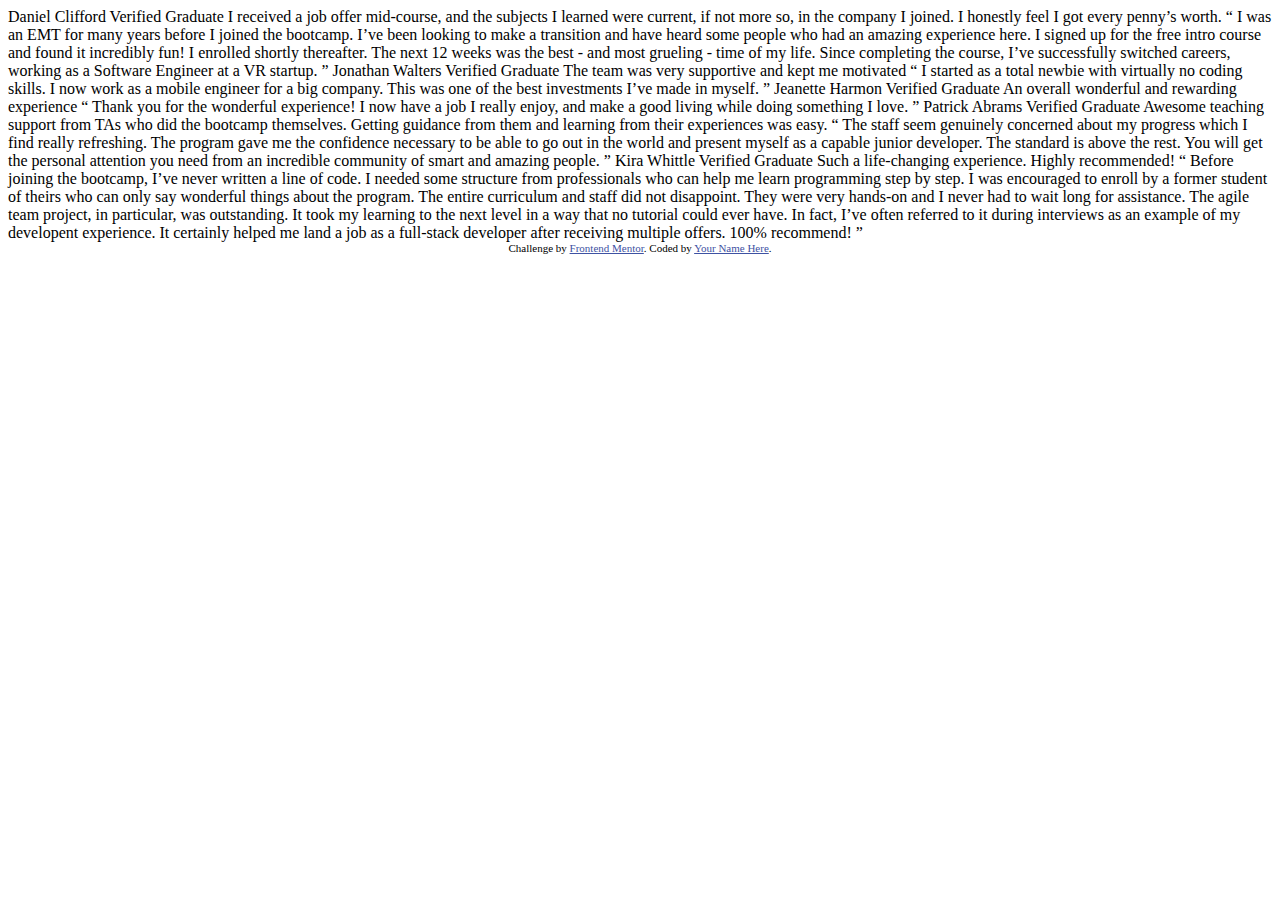
==== index.html @ 7adb70fd "initial commit" ====
<!DOCTYPE html>
<html lang="en">
<head>
  <meta charset="UTF-8">
  <meta name="viewport" content="width=device-width, initial-scale=1.0"> <!-- displays site properly based on user's device -->

  <link rel="icon" type="image/png" sizes="32x32" href="./images/favicon-32x32.png">
  
  <title>Frontend Mentor | [Challenge Name Here]</title>

  <!-- Feel free to remove these styles or customise in your own stylesheet 👍 -->
  <style>
    .attribution { font-size: 11px; text-align: center; }
    .attribution a { color: hsl(228, 45%, 44%); }
  </style>
</head>
<body>
  Daniel Clifford
  Verified Graduate

  I received a job offer mid-course, and the subjects I learned were current, if not more so, 
  in the company I joined. I honestly feel I got every penny’s worth.

  “ I was an EMT for many years before I joined the bootcamp. I’ve been looking to make a 
  transition and have heard some people who had an amazing experience here. I signed up 
  for the free intro course and found it incredibly fun! I enrolled shortly thereafter. 
  The next 12 weeks was the best - and most grueling - time of my life. Since completing 
  the course, I’ve successfully switched careers, working as a Software Engineer at a VR startup. ”

  Jonathan Walters
  Verified Graduate

  The team was very supportive and kept me motivated

  “ I started as a total newbie with virtually no coding skills. I now work as a mobile engineer 
  for a big company. This was one of the best investments I’ve made in myself. ”

  Jeanette Harmon
  Verified Graduate

  An overall wonderful and rewarding experience

  “ Thank you for the wonderful experience! I now have a job I really enjoy, and make a good living 
  while doing something I love. ”

  Patrick Abrams
  Verified Graduate

  Awesome teaching support from TAs who did the bootcamp themselves. Getting guidance from them and 
  learning from their experiences was easy.

  “ The staff seem genuinely concerned about my progress which I find really refreshing. The program 
  gave me the confidence necessary to be able to go out in the world and present myself as a capable 
  junior developer. The standard is above the rest. You will get the personal attention you need from 
  an incredible community of smart and amazing people. ”

  Kira Whittle
  Verified Graduate

  Such a life-changing experience. Highly recommended!

  “ Before joining the bootcamp, I’ve never written a line of code. I needed some structure from 
  professionals who can help me learn programming step by step. I was encouraged to enroll by a former 
  student of theirs who can only say wonderful things about the program. The entire curriculum and staff 
  did not disappoint. They were very hands-on and I never had to wait long for assistance. The agile team 
  project, in particular, was outstanding. It took my learning to the next level in a way that no tutorial 
  could ever have. In fact, I’ve often referred to it during interviews as an example of my developent 
  experience. It certainly helped me land a job as a full-stack developer after receiving multiple offers. 
  100% recommend! ”
  
  <div class="attribution">
    Challenge by <a href="https://www.frontendmentor.io?ref=challenge" target="_blank">Frontend Mentor</a>. 
    Coded by <a href="#">Your Name Here</a>.
  </div>
</body>
</html>
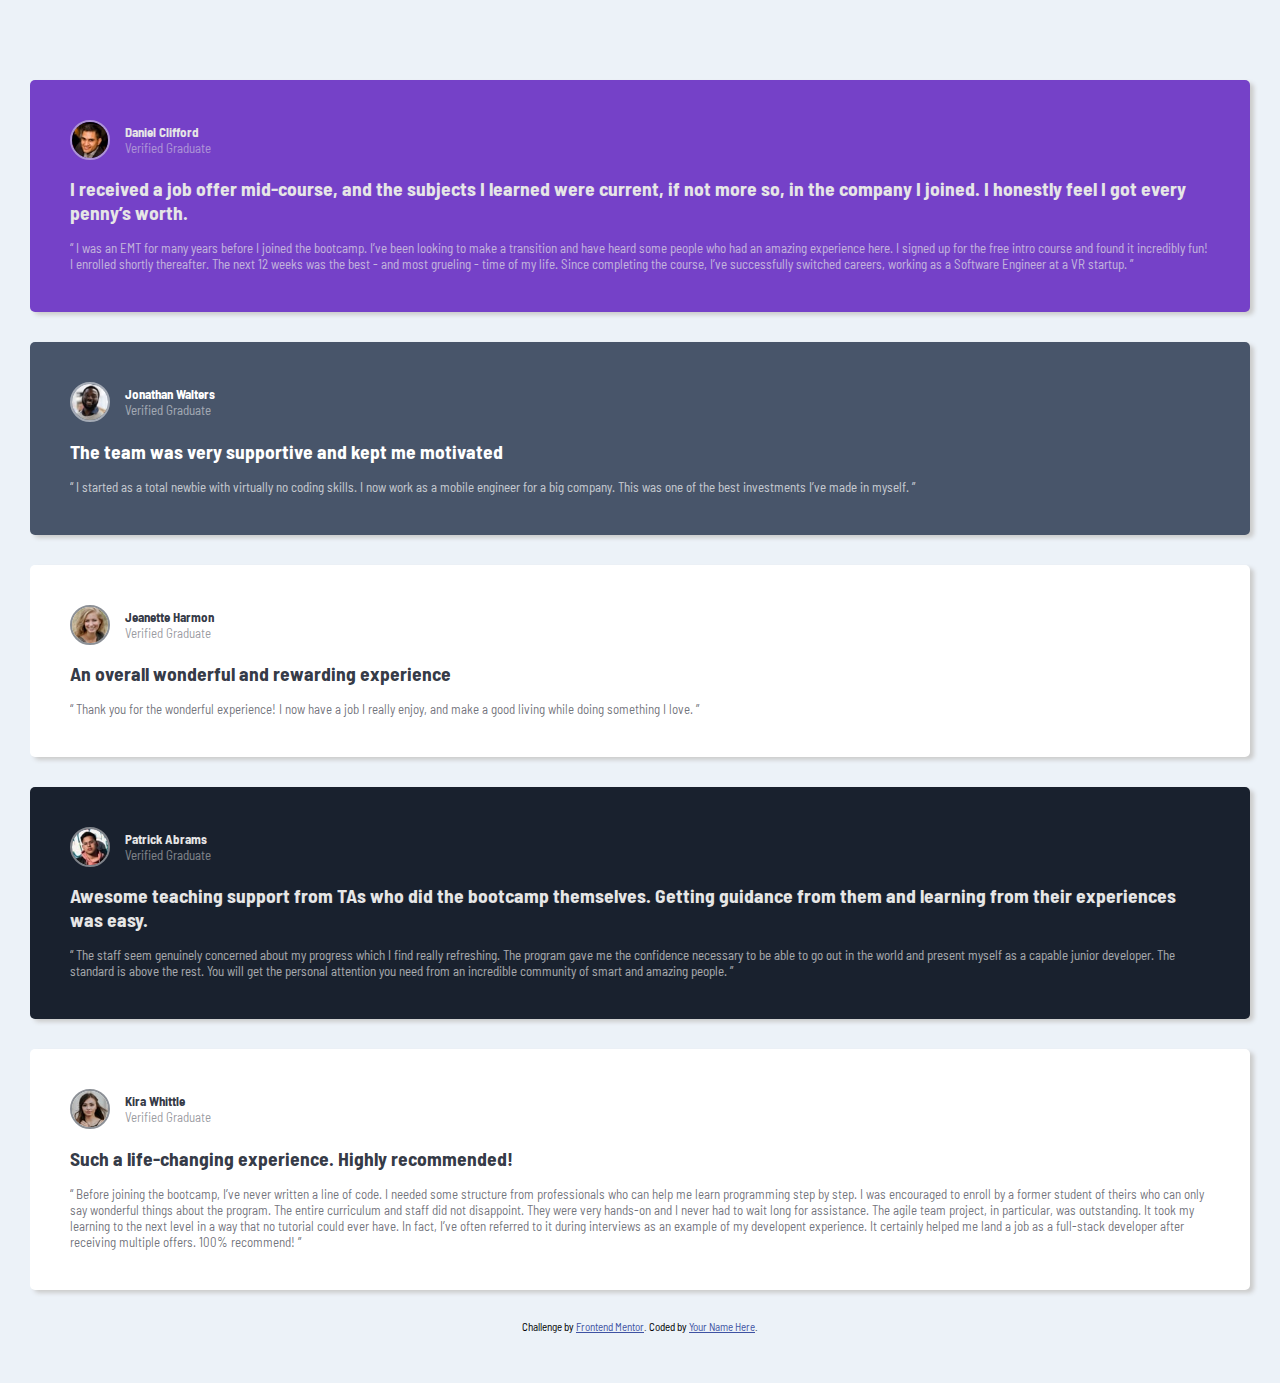
==== commit 35de470f: "finished mobile style" ====
--- a/index.html
+++ b/index.html
@@ -1,76 +1,135 @@
 <!DOCTYPE html>
 <html lang="en">
-<head>
-  <meta charset="UTF-8">
-  <meta name="viewport" content="width=device-width, initial-scale=1.0"> <!-- displays site properly based on user's device -->
+    <head>
+        <meta charset="UTF-8" />
+        <meta name="viewport" content="width=device-width, initial-scale=1.0" />
+        <!-- displays site properly based on user's device -->
 
-  <link rel="icon" type="image/png" sizes="32x32" href="./images/favicon-32x32.png">
-  
-  <title>Frontend Mentor | [Challenge Name Here]</title>
+        <link
+            rel="icon"
+            type="image/png"
+            sizes="32x32"
+            href="./images/favicon-32x32.png"
+        />
+        <link rel="stylesheet" href="main.css" />
 
-  <!-- Feel free to remove these styles or customise in your own stylesheet 👍 -->
-  <style>
-    .attribution { font-size: 11px; text-align: center; }
-    .attribution a { color: hsl(228, 45%, 44%); }
-  </style>
-</head>
-<body>
-  Daniel Clifford
-  Verified Graduate
+        <title>Frontend Mentor | [Testimonials grid section]</title>
+    </head>
+    <body>
+        <div class="card card-1">
+            <div class="person">
+                <img src="images/image-daniel.jpg" alt="Person's face" />
+                <div class="person-info">
+                    <h4>Daniel Clifford</h4>
+                    <p>Verified Graduate</p>
+                </div>
+            </div>
+            <h2 class="experience">
+                I received a job offer mid-course, and the subjects I learned
+                were current, if not more so, in the company I joined. I
+                honestly feel I got every penny’s worth.
+            </h2>
+            <p class="testimonial">
+                “ I was an EMT for many years before I joined the bootcamp. I’ve
+                been looking to make a transition and have heard some people who
+                had an amazing experience here. I signed up for the free intro
+                course and found it incredibly fun! I enrolled shortly
+                thereafter. The next 12 weeks was the best - and most grueling -
+                time of my life. Since completing the course, I’ve successfully
+                switched careers, working as a Software Engineer at a VR
+                startup. ”
+            </p>
+        </div>
+        <div class="card card-2">
+            <div class="person">
+                <img src="images/image-jonathan.jpg" alt="Person's face" />
+                <div class="person-info">
+                    <h4>Jonathan Walters</h4>
+                    <p>Verified Graduate</p>
+                </div>
+            </div>
+            <h2 class="experience">
+                The team was very supportive and kept me motivated
+            </h2>
+            <p class="testimonial">
+                “ I started as a total newbie with virtually no coding skills. I
+                now work as a mobile engineer for a big company. This was one of
+                the best investments I’ve made in myself. ”
+            </p>
+        </div>
+        <div class="card card-3">
+            <div class="person">
+                <img src="images/image-jeanette.jpg" alt="Person's face" />
+                <div class="person-info">
+                    <h4>Jeanette Harmon</h4>
+                    <p>Verified Graduate</p>
+                </div>
+            </div>
+            <h2 class="experience">
+                An overall wonderful and rewarding experience
+            </h2>
+            <p class="testimonial">
+                “ Thank you for the wonderful experience! I now have a job I
+                really enjoy, and make a good living while doing something I
+                love. ”
+            </p>
+        </div>
+        <div class="card card-4">
+            <div class="person">
+                <img src="images/image-patrick.jpg" alt="Person's face" />
+                <div class="person-info">
+                    <h4>Patrick Abrams</h4>
+                    <p>Verified Graduate</p>
+                </div>
+            </div>
+            <h2 class="experience">
+                Awesome teaching support from TAs who did the bootcamp
+                themselves. Getting guidance from them and learning from their
+                experiences was easy.
+            </h2>
+            <p class="testimonial">
+                “ The staff seem genuinely concerned about my progress which I
+                find really refreshing. The program gave me the confidence
+                necessary to be able to go out in the world and present myself
+                as a capable junior developer. The standard is above the rest.
+                You will get the personal attention you need from an incredible
+                community of smart and amazing people. ”
+            </p>
+        </div>
+        <div class="card card-5">
+            <div class="person">
+                <img src="images/image-kira.jpg" alt="Person's face" />
+                <div class="person-info">
+                    <h4>Kira Whittle</h4>
+                    <p>Verified Graduate</p>
+                </div>
+            </div>
+            <h2 class="experience">
+                Such a life-changing experience. Highly recommended!
+            </h2>
+            <p class="testimonial">
+                “ Before joining the bootcamp, I’ve never written a line of
+                code. I needed some structure from professionals who can help me
+                learn programming step by step. I was encouraged to enroll by a
+                former student of theirs who can only say wonderful things about
+                the program. The entire curriculum and staff did not disappoint.
+                They were very hands-on and I never had to wait long for
+                assistance. The agile team project, in particular, was
+                outstanding. It took my learning to the next level in a way that
+                no tutorial could ever have. In fact, I’ve often referred to it
+                during interviews as an example of my developent experience. It
+                certainly helped me land a job as a full-stack developer after
+                receiving multiple offers. 100% recommend! ”
+            </p>
+        </div>
 
-  I received a job offer mid-course, and the subjects I learned were current, if not more so, 
-  in the company I joined. I honestly feel I got every penny’s worth.
-
-  “ I was an EMT for many years before I joined the bootcamp. I’ve been looking to make a 
-  transition and have heard some people who had an amazing experience here. I signed up 
-  for the free intro course and found it incredibly fun! I enrolled shortly thereafter. 
-  The next 12 weeks was the best - and most grueling - time of my life. Since completing 
-  the course, I’ve successfully switched careers, working as a Software Engineer at a VR startup. ”
-
-  Jonathan Walters
-  Verified Graduate
-
-  The team was very supportive and kept me motivated
-
-  “ I started as a total newbie with virtually no coding skills. I now work as a mobile engineer 
-  for a big company. This was one of the best investments I’ve made in myself. ”
-
-  Jeanette Harmon
-  Verified Graduate
-
-  An overall wonderful and rewarding experience
-
-  “ Thank you for the wonderful experience! I now have a job I really enjoy, and make a good living 
-  while doing something I love. ”
-
-  Patrick Abrams
-  Verified Graduate
-
-  Awesome teaching support from TAs who did the bootcamp themselves. Getting guidance from them and 
-  learning from their experiences was easy.
-
-  “ The staff seem genuinely concerned about my progress which I find really refreshing. The program 
-  gave me the confidence necessary to be able to go out in the world and present myself as a capable 
-  junior developer. The standard is above the rest. You will get the personal attention you need from 
-  an incredible community of smart and amazing people. ”
-
-  Kira Whittle
-  Verified Graduate
-
-  Such a life-changing experience. Highly recommended!
-
-  “ Before joining the bootcamp, I’ve never written a line of code. I needed some structure from 
-  professionals who can help me learn programming step by step. I was encouraged to enroll by a former 
-  student of theirs who can only say wonderful things about the program. The entire curriculum and staff 
-  did not disappoint. They were very hands-on and I never had to wait long for assistance. The agile team 
-  project, in particular, was outstanding. It took my learning to the next level in a way that no tutorial 
-  could ever have. In fact, I’ve often referred to it during interviews as an example of my developent 
-  experience. It certainly helped me land a job as a full-stack developer after receiving multiple offers. 
-  100% recommend! ”
-  
-  <div class="attribution">
-    Challenge by <a href="https://www.frontendmentor.io?ref=challenge" target="_blank">Frontend Mentor</a>. 
-    Coded by <a href="#">Your Name Here</a>.
-  </div>
-</body>
-</html>+        <div class="attribution">
+            Challenge by
+            <a
+                href="https://www.frontendmentor.io?ref=challenge"
+                target="_blank"
+                >Frontend Mentor</a
+            >. Coded by <a href="#">Your Name Here</a>.
+        </div>
+    </body>
+</html>
--- a/main.css
+++ b/main.css
@@ -0,0 +1,119 @@
+@import url("https://fonts.googleapis.com/css2?family=Barlow+Semi+Condensed:wght@500;600&display=swap");
+.attribution {
+  font-size: 11px;
+  text-align: center;
+}
+
+.attribution a {
+  color: #3e52a3;
+}
+
+* {
+  box-sizing: border-box;
+}
+
+body {
+  font-family: "Barlow Semi Condensed";
+  font-size: 13px;
+  padding: 50px 0;
+  margin: 0;
+  background-color: #ecf2f8;
+}
+
+.card {
+  border-radius: 5px;
+  padding: 40px;
+  margin: 30px;
+  box-shadow: 4px 3px 4px #cccccc;
+}
+.card img {
+  border-radius: 50%;
+  width: 40px;
+  height: 40px;
+  margin-right: 15px;
+}
+.card .person {
+  display: flex;
+  align-items: center;
+}
+.card .person h4,
+.card .person p {
+  margin: 0;
+}
+
+.card-1 {
+  background-color: #7541c8;
+  color: #e6e6e6;
+}
+.card-1 p {
+  opacity: 50%;
+  margin-bottom: 0;
+}
+.card-1 .testimonial {
+  opacity: 70%;
+}
+.card-1 img {
+  border: 2px solid rgba(230, 230, 230, 0.5);
+}
+
+.card-2 {
+  background-color: #48556a;
+  color: white;
+}
+.card-2 p {
+  opacity: 50%;
+  margin-bottom: 0;
+}
+.card-2 .testimonial {
+  opacity: 70%;
+}
+.card-2 img {
+  border: 2px solid rgba(255, 255, 255, 0.5);
+}
+
+.card-3 {
+  background-color: white;
+  color: rgba(25, 33, 46, 0.9);
+}
+.card-3 p {
+  opacity: 50%;
+  margin-bottom: 0;
+}
+.card-3 .testimonial {
+  opacity: 70%;
+}
+.card-3 img {
+  border: 2px solid rgba(25, 33, 46, 0.5);
+}
+
+.card-4 {
+  background-color: #19212e;
+  color: #e6e6e6;
+}
+.card-4 p {
+  opacity: 50%;
+  margin-bottom: 0;
+}
+.card-4 .testimonial {
+  opacity: 70%;
+}
+.card-4 img {
+  border: 2px solid rgba(230, 230, 230, 0.5);
+}
+
+.card-5 {
+  background-color: white;
+  color: rgba(25, 33, 46, 0.9);
+}
+.card-5 p {
+  opacity: 50%;
+  margin-bottom: 0;
+}
+.card-5 .testimonial {
+  opacity: 70%;
+}
+.card-5 img {
+  border: 2px solid rgba(25, 33, 46, 0.5);
+}
+
+/*# sourceMappingURL=main.css.map */
